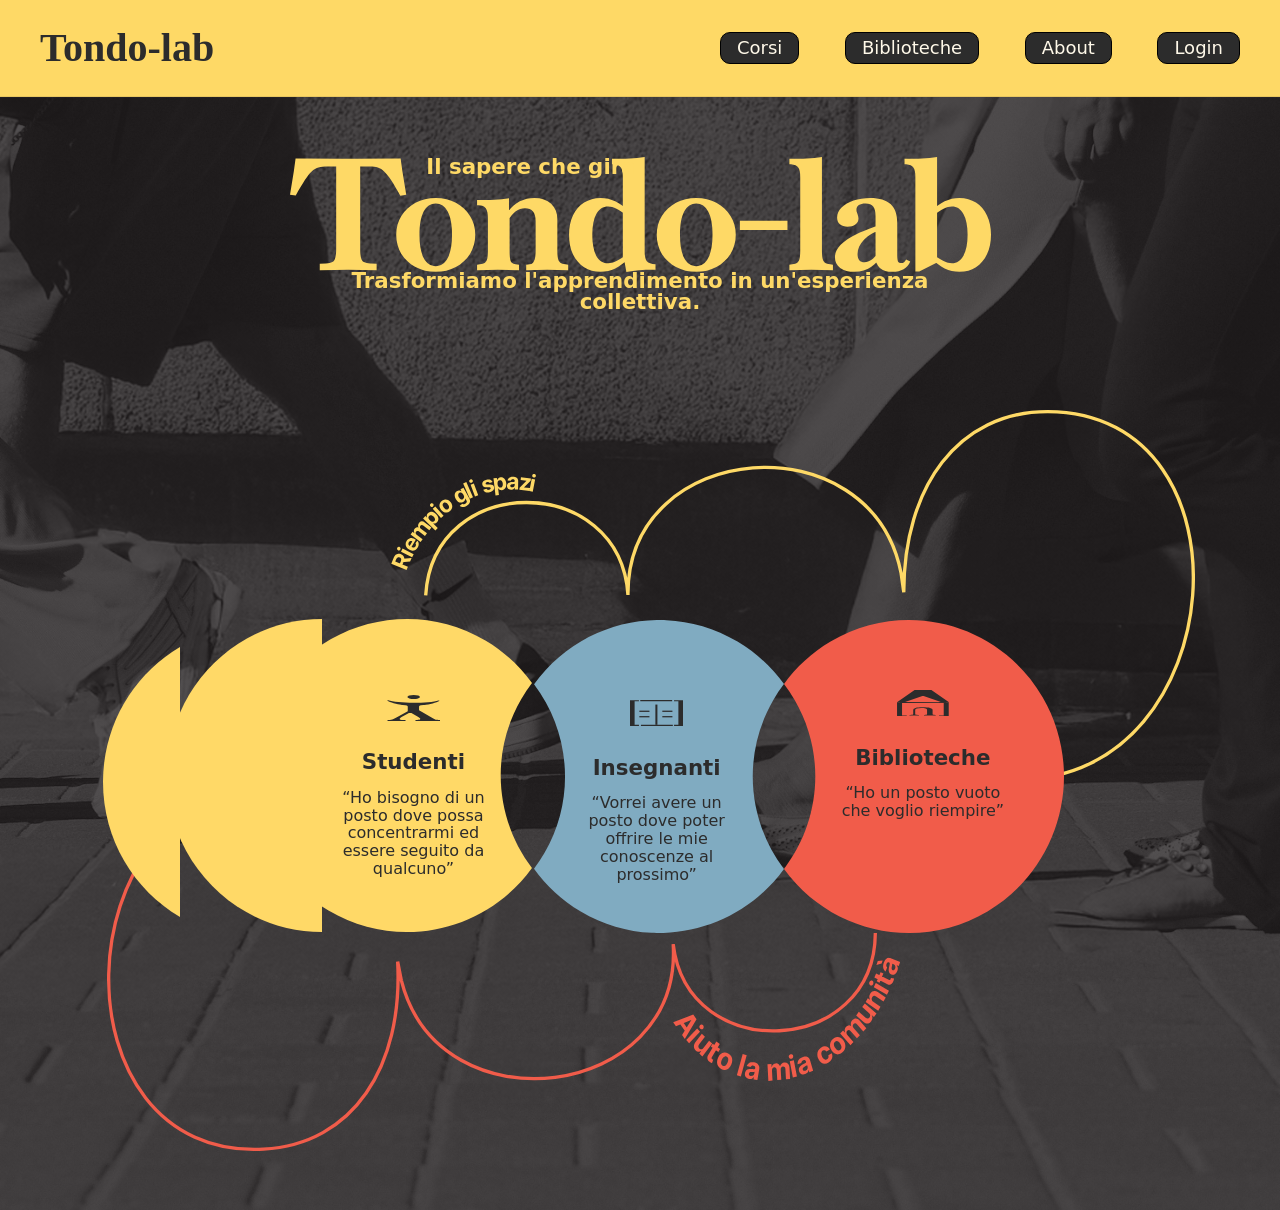
==== index.html @ af76806d "feat: build home hero" ====
<!doctype html>
<html lang="it">
  <head>
    <meta charset="utf-8">
    <meta name="viewport" content="width=device-width, initial-scale=1">
    <title>Tondo-lab | Il sapere che gira</title>
    <meta
      name="description"
      content="Tondo-lab trasforma le biblioteche in un campus diffuso dove imparare, insegnare e attivare nuovi spazi di conoscenza."
    >
    <link rel="stylesheet" href="css/styles.css">
    <script src="js/main.js" defer></script>
  </head>
  <body class="theme-home">
    <a class="skip-link" href="#contenuto">Salta al contenuto</a>

    <header class="site-header" data-site-header>
      <div class="site-header__inner">
        <a class="site-brand" href="index.html" aria-label="Tondo-lab Home">Tondo-lab</a>

        <button
          class="nav-toggle"
          type="button"
          aria-expanded="false"
          aria-controls="site-nav"
          data-nav-toggle
        >
          <span class="sr-only">Apri menu</span>
          <span class="nav-toggle__line"></span>
          <span class="nav-toggle__line"></span>
        </button>

        <nav class="site-nav" id="site-nav" aria-label="Navigazione principale" data-site-nav>
          <a class="nav-pill" href="corsi.html">Corsi</a>
          <a class="nav-pill" href="biblioteche.html">Biblioteche</a>
          <a class="nav-pill" href="about.html">About</a>
          <button class="nav-pill nav-pill--button" type="button" data-prototype-login>Login</button>
        </nav>
      </div>
    </header>

    <main id="contenuto">
      <section class="home-hero" aria-labelledby="home-title">
        <h1 class="sr-only" id="home-title">Tondo-lab, il sapere che gira</h1>

        <div class="home-hero__scene" aria-hidden="true">
          <img class="home-hero__asset home-hero__wordmark" src="assets/logo-tondo-lab-hero.svg" alt="">
          <p class="home-hero__payoff">Il sapere che gira</p>
          <p class="home-hero__claim">Trasformiamo l'apprendimento in un'esperienza collettiva.</p>

          <img class="home-hero__asset home-hero__yellow-path" src="assets/home-hero-yellow-path.svg" alt="">
          <img class="home-hero__asset home-hero__red-path" src="assets/home-hero-red-path.svg" alt="">
          <img
            class="home-hero__asset home-hero__red-connector"
            src="assets/home-hero-red-connector-small.svg"
            alt=""
          >

          <img class="home-hero__asset home-hero__student-shape" src="assets/home-hero-shape-student.svg" alt="">
          <img class="home-hero__asset home-hero__student-piece" src="assets/home-hero-shape-student-piece.svg" alt="">
          <img class="home-hero__asset home-hero__student-arrow" src="assets/home-hero-shape-student-arrow.svg" alt="">
          <img class="home-hero__asset home-hero__teacher-shape" src="assets/home-hero-shape-teacher.svg" alt="">
          <img class="home-hero__asset home-hero__library-shape" src="assets/home-hero-shape-library.svg" alt="">

          <article class="hero-actor hero-actor--students">
            <img class="hero-actor__icon" src="assets/home-hero-icon-student.svg" alt="">
            <h2>Studenti</h2>
            <p>“Ho bisogno di un posto dove possa concentrarmi ed essere seguito da qualcuno”</p>
          </article>

          <article class="hero-actor hero-actor--teachers">
            <img class="hero-actor__icon" src="assets/home-hero-icon-teacher.svg" alt="">
            <h2>Insegnanti</h2>
            <p>“Vorrei avere un posto dove poter offrire le mie conoscenze al prossimo”</p>
          </article>

          <article class="hero-actor hero-actor--libraries">
            <img class="hero-actor__icon" src="assets/home-hero-icon-library.svg" alt="">
            <h2>Biblioteche</h2>
            <p>“Ho un posto vuoto che voglio riempire”</p>
          </article>
        </div>

        <div class="home-hero__mobile">
          <img class="home-hero__mobile-wordmark" src="assets/logo-tondo-lab-hero.svg" alt="Tondo-lab">
          <p class="home-hero__mobile-payoff">Il sapere che gira</p>
          <p class="home-hero__mobile-title">Biblioteche come campus diffuso</p>
          <p class="home-hero__mobile-claim">
            Tondo-lab mette in circolo studenti, insegnanti e biblioteche attraverso corsi brevi,
            pratici e ospitati in spazi di fiducia.
          </p>

          <div class="mobile-actor-grid" aria-label="Attori del servizio">
            <article class="mobile-actor mobile-actor--students">
              <img src="assets/home-hero-icon-student.svg" alt="">
              <h2>Studenti</h2>
              <p>Imparano in presenza, con tempi brevi e un risultato concreto.</p>
            </article>
            <article class="mobile-actor mobile-actor--teachers">
              <img src="assets/home-hero-icon-teacher.svg" alt="">
              <h2>Insegnanti</h2>
              <p>Condividono competenze utili dentro una rete verificata.</p>
            </article>
            <article class="mobile-actor mobile-actor--libraries">
              <img src="assets/home-hero-icon-library.svg" alt="">
              <h2>Biblioteche</h2>
              <p>Attivano spazi e diventano luoghi vivi di conoscenza circolare.</p>
            </article>
          </div>
        </div>
      </section>
    </main>
  </body>
</html>
---- css/styles.css ----
@layer reset, tokens, base, layout, components, interactions, pages, utilities, responsive;

@layer reset {
  *,
  *::before,
  *::after {
    box-sizing: border-box;
  }

  html {
    scroll-behavior: smooth;
  }

  body,
  h1,
  h2,
  h3,
  p,
  figure {
    margin: 0;
  }

  img {
    display: block;
    max-width: 100%;
  }

  button,
  input,
  textarea,
  select {
    font: inherit;
  }
}

@layer tokens {
  :root {
    --color-yellow: #fed966;
    --color-yellow-soft: #fff9e9;
    --color-blue: #81abc3;
    --color-red: #f15c4a;
    --color-ink: #2c2c2c;
    --color-page: #f7f8fa;
    --color-focus: #0a66c2;

    --font-display: "Baskervville", "Baskerville", "Georgia", serif;
    --font-body: "Outfit", "Avenir Next", "Inter", system-ui, sans-serif;

    --header-height: 120px;
    --layout-max: 1760px;
    --radius-pill: 10px;
    --shadow-menu: 0 18px 50px rgb(44 44 44 / 18%);
    --z-header: 20;
  }
}

@layer base {
  body {
    min-width: 320px;
    overflow-x: hidden;
    background: var(--color-page);
    color: var(--color-ink);
    font-family: var(--font-body);
    line-height: 1.2;
    text-rendering: optimizeLegibility;
  }

  a {
    color: inherit;
    text-decoration: none;
  }

  button {
    color: inherit;
  }

  :focus-visible {
    outline: 3px solid var(--color-focus);
    outline-offset: 4px;
  }
}

@layer components {
  .skip-link {
    position: fixed;
    top: 16px;
    left: 16px;
    z-index: calc(var(--z-header) + 2);
    transform: translateY(-160%);
    border: 1px solid var(--color-ink);
    border-radius: var(--radius-pill);
    background: var(--color-yellow-soft);
    padding: 10px 14px;
    color: var(--color-ink);
    font-weight: 600;
  }

  .skip-link:focus {
    transform: translateY(0);
  }

  .site-header {
    position: relative;
    z-index: var(--z-header);
    min-height: var(--header-height);
    border-bottom: 1px solid rgb(44 44 44 / 10%);
    background: var(--color-yellow);
  }

  .site-header__inner {
    display: flex;
    align-items: center;
    justify-content: space-between;
    width: min(100% - 162px, var(--layout-max));
    min-height: var(--header-height);
    margin-inline: auto;
  }

  .site-brand {
    font-family: var(--font-display);
    font-size: 48px;
    font-weight: 700;
    line-height: 1;
    white-space: nowrap;
  }

  .site-nav {
    display: flex;
    align-items: center;
    justify-content: space-between;
    width: min(573px, 42vw);
    gap: 20px;
  }

  .nav-pill {
    display: inline-flex;
    min-height: 32px;
    align-items: center;
    justify-content: center;
    border: 1px solid #000;
    border-radius: var(--radius-pill);
    background: var(--color-ink);
    padding: 5px 20px;
    color: var(--color-yellow-soft);
    font-size: 18px;
    line-height: 1;
    transition:
      transform 180ms ease,
      background-color 180ms ease,
      color 180ms ease;
  }

  .nav-pill:hover {
    transform: translateY(-1px);
    background: #111;
  }

  .nav-pill--button {
    cursor: pointer;
  }

  .nav-toggle {
    display: none;
  }
}

@layer pages {
  .home-hero {
    position: relative;
    min-height: clamp(890px, 86.98vw, 1670px);
    overflow: hidden;
    background:
      linear-gradient(rgb(35 31 32 / 76%), rgb(35 31 32 / 76%)),
      url("../assets/home-hero-background.png") center / cover;
  }

  .home-hero__scene {
    position: absolute;
    inset: 0;
    left: 50%;
    width: min(100vw, 1920px);
    height: 100%;
    transform: translateX(-50%);
  }

  .home-hero__asset {
    position: absolute;
    pointer-events: none;
    user-select: none;
  }

  .home-hero__wordmark {
    top: 5.37%;
    left: 22.64%;
    width: 54.8%;
    height: 10.33%;
  }

  .home-hero__payoff,
  .home-hero__claim {
    position: absolute;
    color: var(--color-yellow);
    font-size: clamp(16px, 1.67vw, 32px);
    font-weight: 600;
    line-height: 1;
    text-align: center;
  }

  .home-hero__payoff {
    top: 5.33%;
    left: 33.3%;
    white-space: nowrap;
  }

  .home-hero__claim {
    top: 15.5%;
    left: 50%;
    width: 51.5%;
    transform: translateX(-50%);
  }

  .home-hero__yellow-path {
    top: 25.63%;
    left: 6.66%;
    width: 86.7%;
    height: 36.95%;
  }

  .home-hero__red-path {
    top: 60.29%;
    left: 8.39%;
    width: 60.1%;
    height: 34.4%;
  }

  .home-hero__red-connector {
    top: 76.2%;
    left: 52.77%;
    width: 17%;
    height: 12.36%;
    transform: rotate(7.08deg);
    transform-origin: center;
  }

  .home-hero__student-shape {
    top: 46.88%;
    left: 19.65%;
    width: 21.91%;
    height: 28.08%;
  }

  .home-hero__student-piece {
    top: 46.88%;
    left: 13.08%;
    width: 12.11%;
    height: 28.08%;
  }

  .home-hero__student-arrow {
    top: 49.44%;
    left: 8.04%;
    width: 6.03%;
    height: 24.2%;
  }

  .home-hero__teacher-shape {
    top: 47%;
    left: 41.74%;
    width: 19.51%;
    height: 28.07%;
  }

  .home-hero__library-shape {
    top: 47%;
    left: 61.24%;
    width: 21.91%;
    height: 28.07%;
  }

  .hero-actor {
    position: absolute;
    display: flex;
    flex-direction: column;
    align-items: center;
    color: var(--color-ink);
    text-align: center;
  }

  .hero-actor__icon {
    width: clamp(34px, 4.1vw, 78px);
    height: clamp(42px, 4.8vw, 92px);
    object-fit: contain;
    margin-bottom: clamp(8px, 1vw, 18px);
  }

  .hero-actor h2 {
    font-size: clamp(18px, 1.67vw, 32px);
    font-weight: 600;
    line-height: 1;
  }

  .hero-actor p {
    max-width: 12.5em;
    margin-top: clamp(12px, 1.25vw, 24px);
    font-size: clamp(15px, 1.25vw, 24px);
    line-height: 1.12;
  }

  .hero-actor--students {
    top: 52.1%;
    left: 25.5%;
    width: 13.6%;
  }

  .hero-actor--teachers {
    top: 52.6%;
    left: 45.3%;
    width: 12%;
  }

  .hero-actor--libraries {
    top: 51.7%;
    left: 65.2%;
    width: 13.8%;
  }

  .home-hero__mobile {
    display: none;
  }
}

@layer utilities {
  .sr-only {
    position: absolute;
    width: 1px;
    height: 1px;
    overflow: hidden;
    clip: rect(0, 0, 0, 0);
    white-space: nowrap;
  }
}

@layer responsive {
  @media (max-width: 1439px) {
    :root {
      --header-height: 96px;
    }

    .site-header__inner {
      width: min(100% - 80px, var(--layout-max));
    }

    .site-brand {
      font-size: 40px;
    }

    .site-nav {
      width: min(520px, 50vw);
      gap: 14px;
    }

    .nav-pill {
      padding-inline: 16px;
    }
  }

  @media (max-width: 1023px) {
    :root {
      --header-height: 84px;
    }

    .site-header__inner {
      width: min(100% - 48px, var(--layout-max));
    }

    .site-brand {
      font-size: 34px;
    }

    .site-nav {
      position: absolute;
      top: calc(100% + 10px);
      right: 24px;
      display: grid;
      width: min(320px, calc(100vw - 48px));
      gap: 10px;
      justify-items: stretch;
      border: 1px solid rgb(44 44 44 / 12%);
      border-radius: 16px;
      background: var(--color-yellow);
      padding: 16px;
      box-shadow: var(--shadow-menu);
      opacity: 0;
      pointer-events: none;
      transform: translateY(-8px);
      transition:
        opacity 180ms ease,
        transform 180ms ease;
    }

    .site-nav.is-open {
      opacity: 1;
      pointer-events: auto;
      transform: translateY(0);
    }

    .nav-pill {
      width: 100%;
      min-height: 42px;
      font-size: 18px;
    }

    .nav-toggle {
      display: inline-flex;
      width: 46px;
      height: 40px;
      flex-direction: column;
      align-items: center;
      justify-content: center;
      gap: 6px;
      border: 1px solid #000;
      border-radius: var(--radius-pill);
      background: var(--color-ink);
      color: var(--color-yellow-soft);
      cursor: pointer;
    }

    .nav-toggle__line {
      width: 22px;
      height: 2px;
      border-radius: 999px;
      background: currentColor;
      transition:
        transform 180ms ease,
        opacity 180ms ease;
    }

    .nav-toggle[aria-expanded="true"] .nav-toggle__line:first-of-type {
      transform: translateY(4px) rotate(42deg);
    }

    .nav-toggle[aria-expanded="true"] .nav-toggle__line:last-of-type {
      transform: translateY(-4px) rotate(-42deg);
    }

    .home-hero__payoff {
      top: 3.6%;
      left: 50%;
      z-index: 2;
      transform: translateX(-50%);
      font-size: 16px;
    }

    .home-hero__claim {
      z-index: 2;
      width: 70%;
      line-height: 1.1;
    }
  }

  @media (max-width: 767px) {
    :root {
      --header-height: 72px;
    }

    .site-header__inner {
      width: min(100% - 32px, var(--layout-max));
    }

    .site-brand {
      font-size: 28px;
    }

    .home-hero {
      min-height: auto;
      padding: 36px 16px 42px;
      background:
        linear-gradient(rgb(35 31 32 / 79%), rgb(35 31 32 / 79%)),
        url("../assets/home-hero-background.png") center top / cover;
    }

    .home-hero__scene {
      display: none;
    }

    .home-hero__mobile {
      display: block;
      max-width: 520px;
      margin-inline: auto;
      color: var(--color-yellow);
      text-align: center;
    }

    .home-hero__mobile-wordmark {
      width: min(100%, 430px);
      margin-inline: auto;
    }

    .home-hero__mobile-payoff {
      margin-top: 10px;
      font-size: 17px;
      font-weight: 600;
    }

    .home-hero__mobile-title {
      margin-top: 34px;
      color: var(--color-yellow-soft);
      font-family: var(--font-display);
      font-size: clamp(38px, 12vw, 58px);
      font-weight: 700;
      line-height: 0.95;
    }

    .home-hero__mobile-claim {
      margin: 18px auto 0;
      max-width: 34rem;
      color: var(--color-yellow-soft);
      font-size: 18px;
      line-height: 1.35;
    }

    .mobile-actor-grid {
      display: grid;
      gap: 14px;
      margin-top: 30px;
    }

    .mobile-actor {
      position: relative;
      display: grid;
      grid-template-columns: 72px 1fr;
      gap: 14px;
      align-items: center;
      min-height: 128px;
      border: 1px solid rgb(44 44 44 / 18%);
      border-radius: 999px;
      padding: 18px 22px 18px 18px;
      color: var(--color-ink);
      text-align: left;
    }

    .mobile-actor::after {
      content: "→";
      position: absolute;
      right: 18px;
      bottom: 12px;
      color: var(--color-red);
      font-size: 28px;
      line-height: 1;
    }

    .mobile-actor--students {
      background: var(--color-yellow);
    }

    .mobile-actor--teachers {
      background: var(--color-blue);
    }

    .mobile-actor--libraries {
      background: var(--color-red);
    }

    .mobile-actor img {
      grid-row: 1 / span 2;
      width: 58px;
      height: 68px;
      object-fit: contain;
      justify-self: center;
    }

    .mobile-actor h2 {
      grid-column: 2;
      font-size: 24px;
      font-weight: 600;
      line-height: 1;
    }

    .mobile-actor p {
      grid-column: 2;
      margin-top: 8px;
      padding-right: 16px;
      font-size: 15px;
      line-height: 1.25;
    }
  }

  @media (prefers-reduced-motion: reduce) {
    *,
    *::before,
    *::after {
      scroll-behavior: auto !important;
      transition-duration: 0.01ms !important;
      animation-duration: 0.01ms !important;
      animation-iteration-count: 1 !important;
    }
  }
}
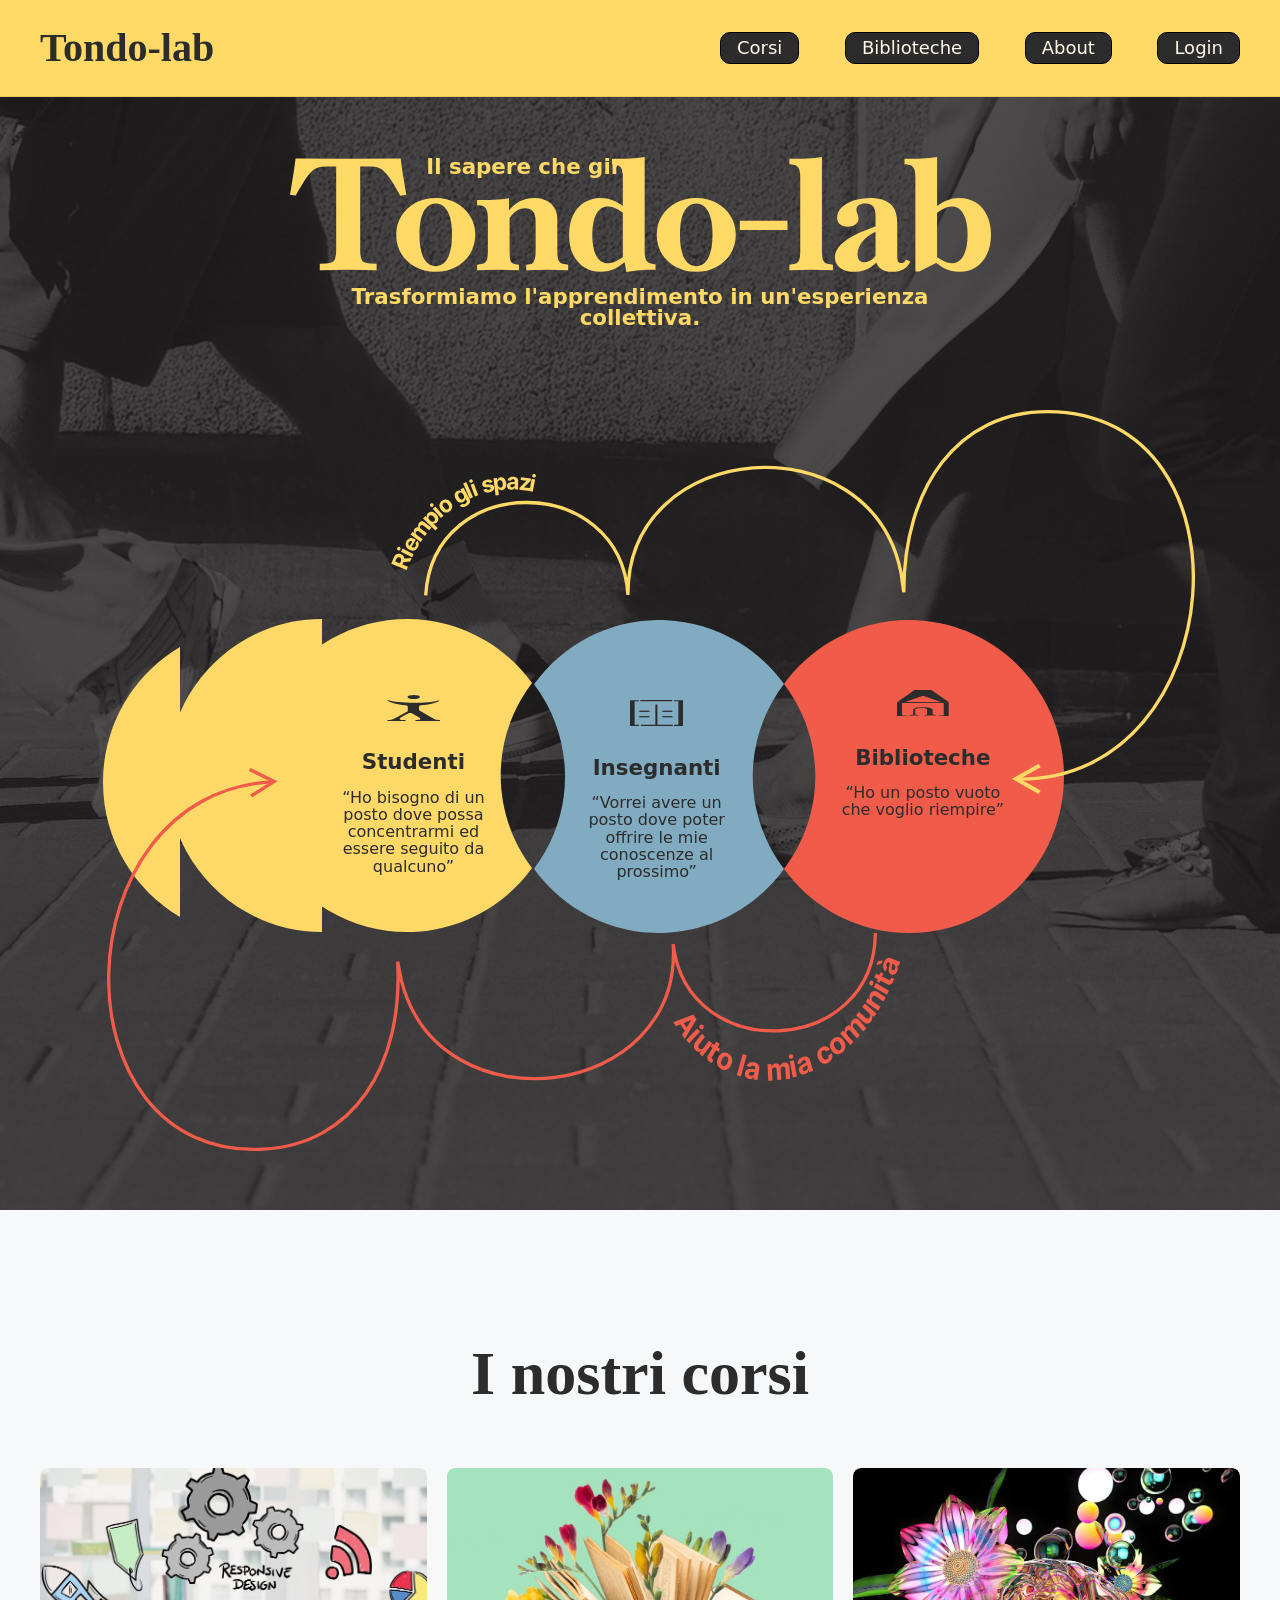
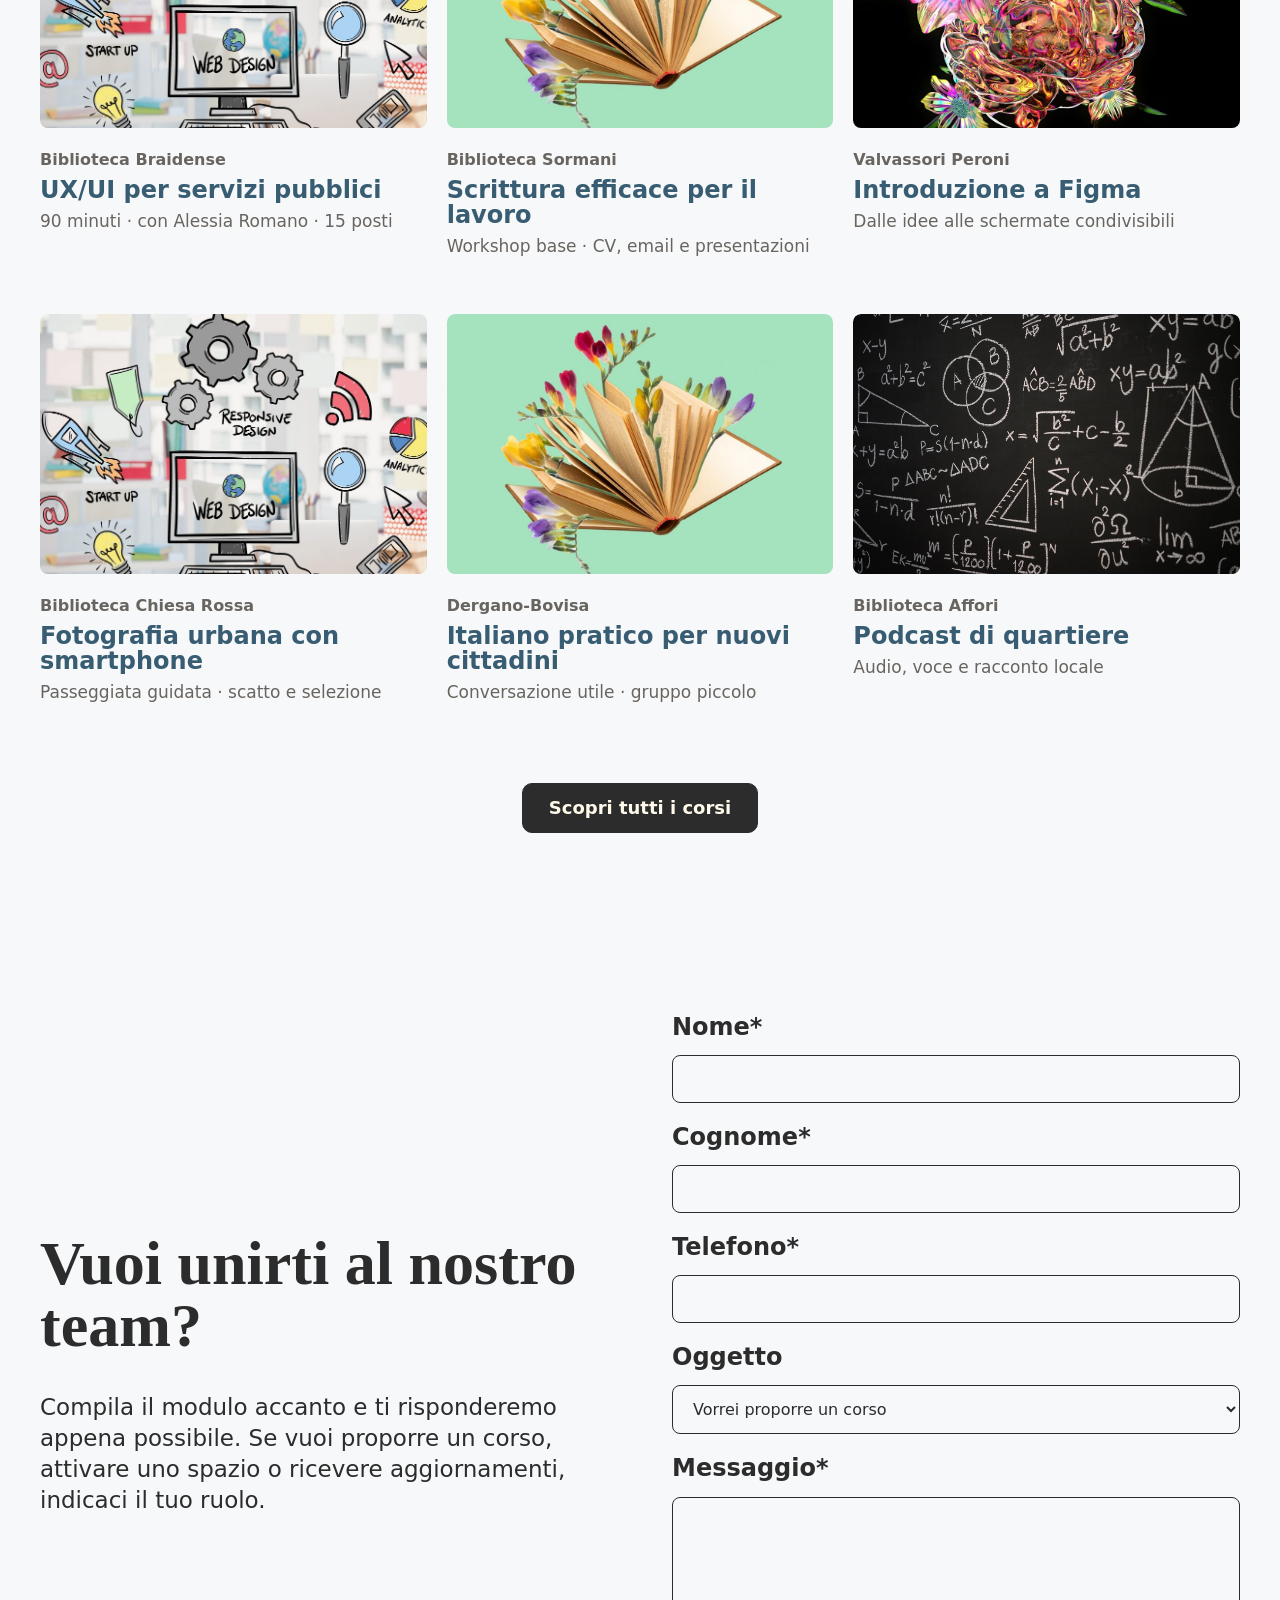
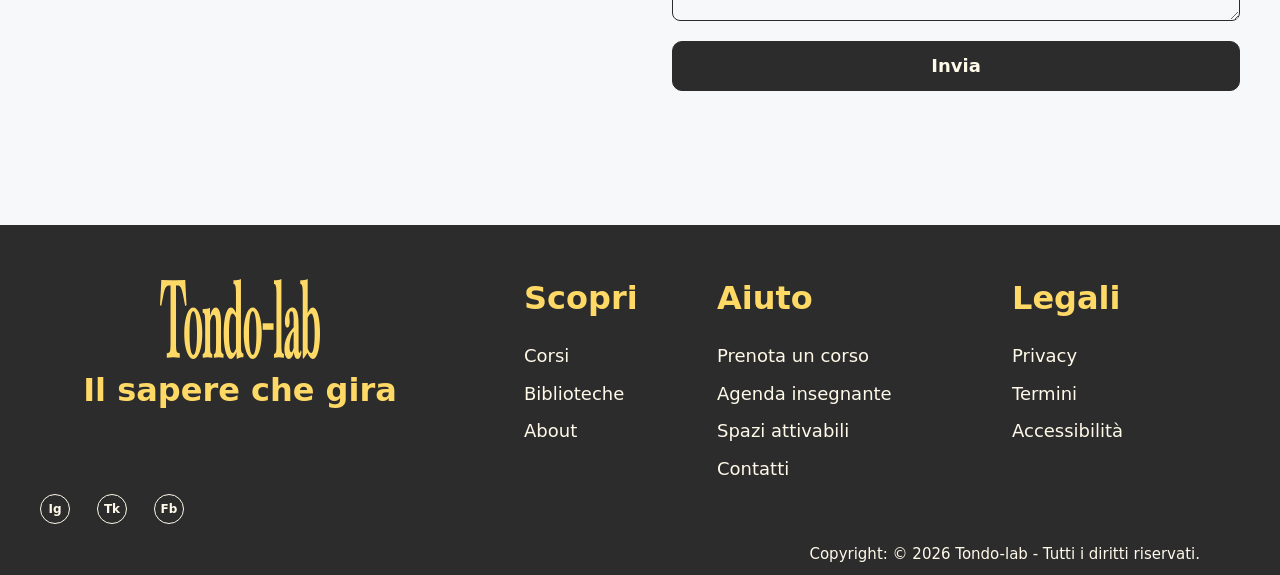
==== commit c46c5d8b: "latest changes" ====
--- a/index.html
+++ b/index.html
@@ -21,11 +21,11 @@
         <button
           class="nav-toggle"
           type="button"
+          aria-label="Apri menu"
           aria-expanded="false"
           aria-controls="site-nav"
           data-nav-toggle
         >
-          <span class="sr-only">Apri menu</span>
           <span class="nav-toggle__line"></span>
           <span class="nav-toggle__line"></span>
         </button>
@@ -34,7 +34,7 @@
           <a class="nav-pill" href="corsi.html">Corsi</a>
           <a class="nav-pill" href="biblioteche.html">Biblioteche</a>
           <a class="nav-pill" href="about.html">About</a>
-          <button class="nav-pill nav-pill--button" type="button" data-prototype-login>Login</button>
+          <a class="nav-pill nav-pill--button" href="login.html">Login</a>
         </nav>
       </div>
     </header>
@@ -109,6 +109,149 @@
           </div>
         </div>
       </section>
+
+      <section class="section home-courses" aria-labelledby="home-courses-title">
+        <div class="section__inner">
+          <div class="section-heading section-heading--center">
+            <h2 id="home-courses-title">I nostri corsi</h2>
+          </div>
+
+          <div class="card-grid card-grid--home">
+            <a class="course-card" href="corso-ux-ui.html">
+              <img class="course-card__media" src="assets/web.jpg" alt="">
+              <span class="course-card__body">
+                <span class="course-card__kicker">Biblioteca Braidense</span>
+                <span class="course-card__title">UX/UI per servizi pubblici</span>
+                <span class="course-card__meta">90 minuti · con Alessia Romano · 15 posti</span>
+              </span>
+            </a>
+
+            <a class="course-card" href="corsi.html#scrittura">
+              <img class="course-card__media" src="assets/libro.jpg" alt="">
+              <span class="course-card__body">
+                <span class="course-card__kicker">Biblioteca Sormani</span>
+                <span class="course-card__title">Scrittura efficace per il lavoro</span>
+                <span class="course-card__meta">Workshop base · CV, email e presentazioni</span>
+              </span>
+            </a>
+
+            <a class="course-card" href="corsi.html#figma">
+              <img class="course-card__media" src="assets/ai.jpg" alt="">
+              <span class="course-card__body">
+                <span class="course-card__kicker">Valvassori Peroni</span>
+                <span class="course-card__title">Introduzione a Figma</span>
+                <span class="course-card__meta">Dalle idee alle schermate condivisibili</span>
+              </span>
+            </a>
+
+            <a class="course-card" href="corsi.html#fotografia">
+              <img class="course-card__media" src="assets/web.jpg" alt="">
+              <span class="course-card__body">
+                <span class="course-card__kicker">Biblioteca Chiesa Rossa</span>
+                <span class="course-card__title">Fotografia urbana con smartphone</span>
+                <span class="course-card__meta">Passeggiata guidata · scatto e selezione</span>
+              </span>
+            </a>
+
+            <a class="course-card" href="corsi.html#italiano">
+              <img class="course-card__media" src="assets/libro.jpg" alt="">
+              <span class="course-card__body">
+                <span class="course-card__kicker">Dergano-Bovisa</span>
+                <span class="course-card__title">Italiano pratico per nuovi cittadini</span>
+                <span class="course-card__meta">Conversazione utile · gruppo piccolo</span>
+              </span>
+            </a>
+
+            <a class="course-card" href="corsi.html#podcast">
+              <img class="course-card__media" src="assets/mate.jpg" alt="">
+              <span class="course-card__body">
+                <span class="course-card__kicker">Biblioteca Affori</span>
+                <span class="course-card__title">Podcast di quartiere</span>
+                <span class="course-card__meta">Audio, voce e racconto locale</span>
+              </span>
+            </a>
+          </div>
+
+          <div class="section-action">
+            <a class="button" href="corsi.html">Scopri tutti i corsi</a>
+          </div>
+        </div>
+      </section>
+
+      <section class="section join-section" aria-labelledby="join-title">
+        <div class="section__inner join-grid">
+          <div class="join-copy">
+            <h2 id="join-title">Vuoi unirti al nostro team?</h2>
+            <p>
+              Compila il modulo accanto e ti risponderemo appena possibile. Se vuoi proporre un corso,
+              attivare uno spazio o ricevere aggiornamenti, indicaci il tuo ruolo.
+            </p>
+          </div>
+
+          <form class="contact-form" data-fake-form data-form-kind="join">
+            <div class="form-row">
+              <label for="home-name">Nome*</label>
+              <input id="home-name" name="nome" autocomplete="given-name" required>
+            </div>
+            <div class="form-row">
+              <label for="home-surname">Cognome*</label>
+              <input id="home-surname" name="cognome" autocomplete="family-name" required>
+            </div>
+            <div class="form-row">
+              <label for="home-phone">Telefono*</label>
+              <input id="home-phone" name="telefono" autocomplete="tel" required>
+            </div>
+            <div class="form-row">
+              <label for="home-interest">Oggetto</label>
+              <select id="home-interest" name="interesse">
+                <option>Vorrei proporre un corso</option>
+                <option>Vorrei attivare una biblioteca</option>
+                <option>Vorrei ricevere aggiornamenti</option>
+              </select>
+            </div>
+            <div class="form-row">
+              <label for="home-message">Messaggio*</label>
+              <textarea id="home-message" name="messaggio" rows="5" required></textarea>
+            </div>
+            <button class="button" type="submit">Invia</button>
+            <p class="form-status" aria-live="polite"></p>
+          </form>
+        </div>
+      </section>
     </main>
+
+    <footer class="site-footer">
+      <div class="site-footer__brand">
+        <img class="site-footer__logo" src="assets/logo-tondo-lab-hero.svg" alt="Tondo-lab">
+        <p>Il sapere che gira</p>
+        <div class="social-links" aria-label="Canali social">
+          <a href="about.html" aria-label="Instagram">Ig</a>
+          <a href="about.html" aria-label="TikTok">Tk</a>
+          <a href="about.html" aria-label="Facebook">Fb</a>
+        </div>
+      </div>
+      <nav class="site-footer__nav" aria-label="Navigazione footer">
+        <div>
+          <h2>Scopri</h2>
+          <a href="corsi.html">Corsi</a>
+          <a href="biblioteche.html">Biblioteche</a>
+          <a href="about.html">About</a>
+        </div>
+        <div>
+          <h2>Aiuto</h2>
+          <a href="corso-ux-ui.html">Prenota un corso</a>
+          <a href="insegnante-alessia.html">Agenda insegnante</a>
+          <a href="biblioteca-braidense.html">Spazi attivabili</a>
+          <a href="about.html#contatti">Contatti</a>
+        </div>
+        <div>
+          <h2>Legali</h2>
+          <a href="about.html">Privacy</a>
+          <a href="about.html">Termini</a>
+          <a href="about.html">Accessibilità</a>
+        </div>
+      </nav>
+      <p class="site-footer__copyright">Copyright: © 2026 Tondo-lab - Tutti i diritti riservati.</p>
+    </footer>
   </body>
 </html>
--- a/css/styles.css
+++ b/css/styles.css
@@ -8,6 +8,7 @@
   }
 
   html {
+    overflow-x: clip;
     scroll-behavior: smooth;
   }
 
@@ -23,6 +24,10 @@
   img {
     display: block;
     max-width: 100%;
+  }
+
+  [hidden] {
+    display: none !important;
   }
 
   button,
@@ -72,6 +77,10 @@
 
   button {
     color: inherit;
+  }
+
+  body.nav-open {
+    overflow: hidden;
   }
 
   :focus-visible {
@@ -167,7 +176,7 @@
 @layer pages {
   .home-hero {
     position: relative;
-    min-height: clamp(890px, 86.98vw, 1670px);
+    height: min(86.98vw, 1670px);
     overflow: hidden;
     background:
       linear-gradient(rgb(35 31 32 / 76%), rgb(35 31 32 / 76%)),
@@ -176,6 +185,7 @@
 
   .home-hero__scene {
     position: absolute;
+    isolation: isolate;
     inset: 0;
     left: 50%;
     width: min(100vw, 1920px);
@@ -216,35 +226,44 @@
     top: 15.5%;
     left: 50%;
     width: 51.5%;
+    margin-top: 1rem;
     transform: translateX(-50%);
   }
 
   .home-hero__yellow-path {
     top: 25.63%;
     left: 6.66%;
+    z-index: 5;
     width: 86.7%;
     height: 36.95%;
+    animation: heroPathReveal 1650ms 500ms cubic-bezier(.22, 1, .36, 1) both;
   }
 
   .home-hero__red-path {
     top: 60.29%;
     left: 8.39%;
+    z-index: 8;
     width: 60.1%;
     height: 34.4%;
+    animation: heroPathRevealReverse 1950ms 500ms cubic-bezier(.22, 1, .36, 1) both;
+    transform-origin: right center;
   }
 
   .home-hero__red-connector {
     top: 76.2%;
     left: 52.77%;
+    z-index: 8;
     width: 17%;
     height: 12.36%;
     transform: rotate(7.08deg);
     transform-origin: center;
+    animation: heroPathRevealReverse 1720ms 500ms cubic-bezier(.22, 1, .36, 1) both;
   }
 
   .home-hero__student-shape {
     top: 46.88%;
     left: 19.65%;
+    z-index: 2;
     width: 21.91%;
     height: 28.08%;
   }
@@ -252,6 +271,7 @@
   .home-hero__student-piece {
     top: 46.88%;
     left: 13.08%;
+    z-index: 2;
     width: 12.11%;
     height: 28.08%;
   }
@@ -259,6 +279,7 @@
   .home-hero__student-arrow {
     top: 49.44%;
     left: 8.04%;
+    z-index: 6;
     width: 6.03%;
     height: 24.2%;
   }
@@ -266,6 +287,7 @@
   .home-hero__teacher-shape {
     top: 47%;
     left: 41.74%;
+    z-index: 2;
     width: 19.51%;
     height: 28.07%;
   }
@@ -273,12 +295,14 @@
   .home-hero__library-shape {
     top: 47%;
     left: 61.24%;
+    z-index: 2;
     width: 21.91%;
     height: 28.07%;
   }
 
   .hero-actor {
     position: absolute;
+    z-index: 9;
     display: flex;
     flex-direction: column;
     align-items: center;
@@ -294,16 +318,16 @@
   }
 
   .hero-actor h2 {
-    font-size: clamp(18px, 1.67vw, 32px);
+    font-size: clamp(13px, 1.67vw, 32px);
     font-weight: 600;
     line-height: 1;
   }
 
   .hero-actor p {
-    max-width: 12.5em;
+    max-width: 14.8em;
     margin-top: clamp(12px, 1.25vw, 24px);
-    font-size: clamp(15px, 1.25vw, 24px);
-    line-height: 1.12;
+    font-size: clamp(10px, 1.25vw, 24px);
+    line-height: 1.08;
   }
 
   .hero-actor--students {
@@ -326,6 +350,42 @@
 
   .home-hero__mobile {
     display: none;
+  }
+}
+
+@layer interactions {
+  @keyframes heroPathReveal {
+    from {
+      opacity: 0;
+      clip-path: inset(0 100% 0 0);
+    }
+
+    to {
+      opacity: 1;
+      clip-path: inset(-8% -8% -8% -8%);
+    }
+  }
+
+  @keyframes heroPathRevealReverse {
+    from {
+      opacity: 0;
+      clip-path: inset(0 0 0 100%);
+    }
+
+    to {
+      opacity: 1;
+      clip-path: inset(-8% -8% -8% -8%);
+    }
+  }
+
+  @media (prefers-reduced-motion: reduce) {
+    .home-hero__yellow-path,
+    .home-hero__red-path,
+    .home-hero__red-connector {
+      animation: none;
+      opacity: 1;
+      clip-path: none;
+    }
   }
 }
 
@@ -378,54 +438,120 @@
     }
 
     .site-nav {
-      position: absolute;
-      top: calc(100% + 10px);
-      right: 24px;
+      position: fixed;
+      top: var(--header-height);
+      right: 0;
+      bottom: 0;
+      left: 0;
       display: grid;
-      width: min(320px, calc(100vw - 48px));
-      gap: 10px;
-      justify-items: stretch;
-      border: 1px solid rgb(44 44 44 / 12%);
-      border-radius: 16px;
-      background: var(--color-yellow);
-      padding: 16px;
-      box-shadow: var(--shadow-menu);
+      width: auto;
+      align-content: center;
+      justify-content: center;
+      justify-items: center;
+      gap: clamp(28px, 6vh, 58px);
+      border: 0;
+      border-radius: 0;
+      background: var(--color-ink);
+      padding: clamp(34px, 8vh, 76px) 24px 48px;
+      box-shadow: none;
       opacity: 0;
       pointer-events: none;
-      transform: translateY(-8px);
+      visibility: hidden;
+      clip-path: inset(50%);
+      transform: translateY(-18px);
       transition:
-        opacity 180ms ease,
-        transform 180ms ease;
+        opacity 220ms ease,
+        transform 220ms cubic-bezier(.22, 1, .36, 1),
+        visibility 0s 220ms,
+        clip-path 0s 220ms;
     }
 
     .site-nav.is-open {
       opacity: 1;
       pointer-events: auto;
+      visibility: visible;
+      clip-path: inset(0);
       transform: translateY(0);
+      transition:
+        opacity 220ms ease,
+        transform 220ms cubic-bezier(.22, 1, .36, 1),
+        visibility 0s 0s;
     }
 
     .nav-pill {
-      width: 100%;
-      min-height: 42px;
-      font-size: 18px;
+      width: auto;
+      min-height: 0;
+      border: 0;
+      background: transparent;
+      padding: 0;
+      color: var(--color-cream);
+      font-size: clamp(42px, 7.6vw, 72px);
+      font-weight: 700;
+      line-height: .95;
+      text-align: center;
+    }
+
+    .nav-pill:hover {
+      background: transparent;
+      color: var(--color-yellow);
+      transform: rotate(-1.4deg) scale(1.03);
+    }
+
+    .nav-pill[aria-current="page"] {
+      background: transparent;
+      color: var(--color-yellow);
+    }
+
+    .nav-pill--button {
+      min-height: 54px;
+      margin-top: clamp(6px, 2.5vh, 30px);
+      border: 0;
+      border-radius: 0;
+      background: var(--color-blue);
+      padding: 12px 30px;
+      color: var(--color-cream);
+      font-size: clamp(22px, 4vw, 34px);
+      transform: rotate(-2deg);
     }
 
     .nav-toggle {
       display: inline-flex;
+      position: relative;
       width: 46px;
       height: 40px;
-      flex-direction: column;
       align-items: center;
       justify-content: center;
-      gap: 6px;
       border: 1px solid #000;
       border-radius: var(--radius-pill);
       background: var(--color-ink);
       color: var(--color-yellow-soft);
       cursor: pointer;
+      transition:
+        width 180ms ease,
+        background-color 180ms ease,
+        color 180ms ease;
+    }
+
+    .nav-toggle::before {
+      content: "";
+      position: absolute;
+      left: 16px;
+      color: currentColor;
+      font-size: 14px;
+      font-weight: 700;
+      line-height: 1;
+      text-transform: uppercase;
+      opacity: 0;
+      transform: translateX(8px);
+      transition:
+        opacity 160ms ease,
+        transform 160ms ease;
     }
 
     .nav-toggle__line {
+      position: absolute;
+      top: 50%;
+      left: 50%;
       width: 22px;
       height: 2px;
       border-radius: 999px;
@@ -435,25 +561,44 @@
         opacity 180ms ease;
     }
 
+    .nav-toggle__line:first-of-type {
+      transform: translate(-50%, calc(-50% - 4px));
+    }
+
+    .nav-toggle__line:last-of-type {
+      transform: translate(-50%, calc(-50% + 4px));
+    }
+
     .nav-toggle[aria-expanded="true"] .nav-toggle__line:first-of-type {
-      transform: translateY(4px) rotate(42deg);
+      transform: translate(calc(-50% + 22px), -50%) rotate(45deg);
     }
 
     .nav-toggle[aria-expanded="true"] .nav-toggle__line:last-of-type {
-      transform: translateY(-4px) rotate(-42deg);
+      transform: translate(calc(-50% + 22px), -50%) rotate(-45deg);
+    }
+
+    .nav-toggle[aria-expanded="true"] {
+      width: 104px;
+      border: 0;
+      background: var(--color-red);
+      color: var(--color-cream);
+    }
+
+    .nav-toggle[aria-expanded="true"]::before {
+      content: "Menu";
+      opacity: 1;
+      transform: translateX(0);
     }
 
     .home-hero__payoff {
-      top: 3.6%;
-      left: 50%;
-      z-index: 2;
-      transform: translateX(-50%);
-      font-size: 16px;
+      top: 5.15%;
+      left: 33.7%;
+      font-size: clamp(12px, 1.67vw, 16px);
     }
 
     .home-hero__claim {
-      z-index: 2;
       width: 70%;
+      margin-top: 1rem;
       line-height: 1.1;
     }
   }
@@ -472,6 +617,7 @@
     }
 
     .home-hero {
+      height: auto;
       min-height: auto;
       padding: 36px 16px 42px;
       background:
@@ -481,6 +627,41 @@
 
     .home-hero__scene {
       display: none;
+    }
+
+    .site-nav {
+      top: var(--header-height);
+      right: 0;
+      bottom: 0;
+      left: 0;
+      width: auto;
+      grid-template-columns: 1fr;
+      gap: clamp(30px, 7vh, 56px);
+      justify-content: center;
+      border: 0;
+      border-radius: 0;
+      padding: clamp(40px, 8vh, 76px) 20px 42px;
+      box-shadow: none;
+    }
+
+    .nav-pill {
+      min-height: 0;
+      border: 0;
+      background: transparent;
+      color: var(--color-cream);
+      font-size: clamp(42px, 14vw, 64px);
+      font-weight: 700;
+    }
+
+    .nav-pill[aria-current="page"] {
+      background: transparent;
+      color: var(--color-yellow);
+    }
+
+    .nav-pill--button {
+      border: 0;
+      background: var(--color-blue);
+      color: var(--color-cream);
     }
 
     .home-hero__mobile {
@@ -540,13 +721,8 @@
     }
 
     .mobile-actor::after {
-      content: "→";
-      position: absolute;
-      right: 18px;
-      bottom: 12px;
-      color: var(--color-red);
-      font-size: 28px;
-      line-height: 1;
+      content: none;
+      display: none;
     }
 
     .mobile-actor--students {
@@ -596,3 +772,1616 @@
     }
   }
 }
+
+@layer tokens {
+  :root {
+    --color-cream: #fff9e9;
+    --color-soft-blue: #dcecf4;
+    --color-soft-red: #ffe4df;
+    --color-muted: #68645f;
+    --color-line: rgb(44 44 44 / 16%);
+    --radius-card: 8px;
+    --layout-wide: 1762px;
+    --section-pad: clamp(72px, 7vw, 140px);
+  }
+}
+
+@layer base {
+  main {
+    background: var(--color-page);
+  }
+
+  p {
+    line-height: 1.35;
+  }
+
+  strong {
+    font-weight: 700;
+  }
+
+  input,
+  textarea,
+  select {
+    width: 100%;
+    border: 1px solid var(--color-ink);
+    border-radius: var(--radius-card);
+    background: transparent;
+    padding: 13px 16px;
+    color: var(--color-ink);
+  }
+
+  textarea {
+    resize: vertical;
+  }
+}
+
+@layer layout {
+  .section,
+  .archive-section,
+  .detail-page,
+  .teacher-profile,
+  .auth-page {
+    padding-inline: 80px;
+  }
+
+  .section {
+    padding-block: var(--section-pad);
+  }
+
+  .section__inner,
+  .archive-section > .section__inner {
+    width: min(100%, var(--layout-wide));
+    margin-inline: auto;
+  }
+
+  .section-heading {
+    margin-bottom: clamp(54px, 5vw, 145px);
+  }
+
+  .section-heading--center {
+    text-align: center;
+  }
+
+  .section-heading h2,
+  .section-title,
+  .page-title,
+  .detail-header h1,
+  .teacher-hero h1,
+  .join-copy h2,
+  .auth-copy h1 {
+    font-family: var(--font-display);
+    font-weight: 700;
+    line-height: 1;
+    letter-spacing: 0;
+  }
+
+  .section-heading h2,
+  .section-title,
+  .page-title {
+    font-size: clamp(58px, 4.85vw, 93px);
+  }
+
+  .page-kicker {
+    margin-bottom: 64px;
+    color: var(--color-ink);
+    font-size: clamp(24px, 2.08vw, 40px);
+    font-weight: 600;
+    line-height: 1;
+  }
+
+  .archive-section {
+    padding-block: 100px;
+  }
+
+  .archive-grid {
+    margin-top: 68px;
+  }
+
+  .card-grid {
+    display: grid;
+    grid-template-columns: repeat(3, minmax(0, 1fr));
+    gap: 97px 20px;
+  }
+
+  .card-grid--home {
+    gap: 97px 20px;
+  }
+
+  .section-action {
+    display: flex;
+    justify-content: center;
+    margin-top: 79px;
+  }
+}
+
+@layer components {
+  .theme-courses .site-header {
+    background: var(--color-blue);
+  }
+
+  .theme-libraries .site-header {
+    background: var(--color-red);
+  }
+
+  .theme-about .site-header {
+    background: var(--color-yellow);
+  }
+
+  .nav-pill[aria-current="page"] {
+    background: var(--color-cream);
+    color: var(--color-ink);
+  }
+
+  .button {
+    display: inline-flex;
+    min-height: 50px;
+    align-items: center;
+    justify-content: center;
+    border: 1px solid var(--color-ink);
+    border-radius: var(--radius-pill);
+    background: var(--color-ink);
+    padding: 12px 26px;
+    color: var(--color-cream);
+    font-size: 18px;
+    font-weight: 600;
+    line-height: 1;
+    text-align: center;
+    cursor: pointer;
+    transition:
+      transform 180ms ease,
+      background-color 180ms ease,
+      color 180ms ease;
+  }
+
+  .button:hover {
+    transform: translateY(-1px);
+    background: #111;
+  }
+
+  .button--ghost {
+    background: transparent;
+    color: var(--color-ink);
+  }
+
+  .button--ghost:hover,
+  .button--ghost:focus-visible {
+    color: var(--color-cream);
+  }
+
+  .button--small {
+    min-height: 33px;
+    padding: 8px 18px;
+    font-size: 15px;
+  }
+
+  .button--wide {
+    width: 100%;
+  }
+
+  .course-card,
+  .library-card {
+    display: grid;
+    min-height: 430px;
+    align-content: start;
+    overflow: hidden;
+    border-radius: var(--radius-card);
+    color: var(--color-ink);
+    transition:
+      transform 180ms ease,
+      box-shadow 180ms ease;
+  }
+
+  .course-card:hover,
+  .library-card:hover,
+  .course-card:focus-visible,
+  .library-card:focus-visible {
+    transform: translateY(-4px);
+    box-shadow: 0 20px 44px rgb(44 44 44 / 14%);
+  }
+
+  .course-card__media,
+  .library-card__media {
+    display: block;
+    width: 100%;
+    height: 300px;
+    overflow: hidden;
+    border-radius: var(--radius-card);
+    object-fit: cover;
+    background: var(--color-soft-blue);
+  }
+
+  .course-card__body,
+  .library-card__body {
+    display: grid;
+    gap: 8px;
+    padding-top: 22px;
+  }
+
+  .course-card__kicker,
+  .library-card__kicker {
+    color: var(--color-muted);
+    font-size: 16px;
+    font-weight: 600;
+  }
+
+  .course-card__title,
+  .library-card__title {
+    font-size: clamp(24px, 1.55vw, 30px);
+    font-weight: 700;
+    line-height: 1.05;
+  }
+
+  .theme-courses .course-card__title,
+  .home-courses .course-card__title {
+    color: #385d72;
+  }
+
+  .library-card__title,
+  .theme-libraries .library-card__title {
+    color: #a93428;
+  }
+
+  .course-card__meta,
+  .library-card__meta {
+    color: var(--color-muted);
+    font-size: 17px;
+    line-height: 1.25;
+  }
+
+  .visual {
+    position: relative;
+    isolation: isolate;
+    background: var(--color-blue);
+  }
+
+  .visual::before,
+  .visual::after {
+    content: "";
+    position: absolute;
+    z-index: -1;
+    border-radius: 999px;
+  }
+
+  .visual::before {
+    inset: 34px auto auto 42px;
+    width: 42%;
+    aspect-ratio: 1;
+    background: var(--color-yellow);
+  }
+
+  .visual::after {
+    right: 44px;
+    bottom: 36px;
+    width: 34%;
+    aspect-ratio: 1;
+    background: var(--color-red);
+  }
+
+  .visual--ux {
+    background:
+      linear-gradient(135deg, rgb(44 44 44 / 82%), rgb(44 44 44 / 20)),
+      var(--color-blue);
+  }
+
+  .visual--writing {
+    background:
+      linear-gradient(90deg, transparent 46%, rgb(44 44 44 / 18%) 46% 48%, transparent 48%),
+      var(--color-yellow);
+  }
+
+  .visual--figma {
+    background:
+      radial-gradient(circle at 72% 34%, var(--color-red) 0 16%, transparent 17%),
+      radial-gradient(circle at 52% 62%, var(--color-yellow) 0 18%, transparent 19%),
+      var(--color-blue);
+  }
+
+  .visual--photo {
+    background:
+      linear-gradient(135deg, transparent 48%, rgb(44 44 44 / 55%) 49% 51%, transparent 52%),
+      var(--color-red);
+  }
+
+  .visual--language {
+    background:
+      repeating-linear-gradient(0deg, rgb(255 249 233 / 52%) 0 14px, transparent 14px 34px),
+      var(--color-blue);
+  }
+
+  .visual--podcast {
+    background:
+      radial-gradient(circle at 50% 50%, transparent 0 16%, var(--color-ink) 17% 20%, transparent 21%),
+      var(--color-yellow);
+  }
+
+  .visual--library-red,
+  .visual--library-yellow,
+  .visual--library-blue {
+    background:
+      linear-gradient(90deg, transparent 0 12%, rgb(44 44 44 / 18%) 12% 14%, transparent 14% 28%, rgb(44 44 44 / 18%) 28% 30%, transparent 30% 44%, rgb(44 44 44 / 18%) 44% 46%, transparent 46%),
+      var(--visual-base, var(--color-red));
+  }
+
+  .visual--library-red {
+    --visual-base: var(--color-red);
+  }
+
+  .visual--library-yellow {
+    --visual-base: var(--color-yellow);
+  }
+
+  .visual--library-blue {
+    --visual-base: var(--color-blue);
+  }
+
+  .join-section {
+    background: var(--color-page);
+  }
+
+  .join-grid {
+    display: grid;
+    grid-template-columns: minmax(0, 710px) minmax(0, 945px);
+    gap: 108px;
+    align-items: center;
+  }
+
+  .join-copy h2 {
+    font-size: clamp(58px, 4.85vw, 93px);
+  }
+
+  .join-copy p {
+    margin-top: 36px;
+    font-size: clamp(23px, 1.67vw, 32px);
+  }
+
+  .contact-form {
+    display: grid;
+    gap: 20px;
+  }
+
+  .form-row {
+    display: grid;
+    gap: 14px;
+  }
+
+  .form-row label {
+    font-size: 24px;
+    font-weight: 600;
+  }
+
+  .form-status,
+  .booking-status {
+    min-height: 1.5em;
+    color: #385d72;
+    font-weight: 700;
+  }
+
+  .site-footer {
+    position: relative;
+    display: grid;
+    grid-template-columns: 560px minmax(0, 870px);
+    gap: 182px;
+    min-height: 350px;
+    background: var(--color-ink);
+    padding: 54px 80px 24px;
+    color: var(--color-cream);
+  }
+
+  .site-footer__brand {
+    display: grid;
+    align-content: start;
+  }
+
+  .site-footer__logo {
+    width: 487px;
+    height: 80px;
+    object-fit: contain;
+  }
+
+  .site-footer__brand p {
+    margin-top: 10px;
+    color: var(--color-yellow);
+    font-size: 32px;
+    font-weight: 600;
+    text-align: center;
+    width: 487px;
+  }
+
+  .social-links {
+    display: flex;
+    gap: 27px;
+    margin-top: 82px;
+  }
+
+  .social-links a {
+    display: inline-grid;
+    width: 30px;
+    height: 30px;
+    place-items: center;
+    border: 1px solid var(--color-cream);
+    border-radius: 999px;
+    color: var(--color-cream);
+    font-size: 12px;
+    font-weight: 700;
+  }
+
+  .site-footer__nav {
+    display: grid;
+    grid-template-columns: 129px 231px 162px;
+    gap: 174px;
+  }
+
+  .site-footer__nav div {
+    display: grid;
+    align-content: start;
+    gap: 16px;
+  }
+
+  .site-footer__nav h2 {
+    margin-bottom: 12px;
+    color: var(--color-yellow);
+    font-size: 32px;
+    font-weight: 700;
+  }
+
+  .site-footer__nav a {
+    color: var(--color-cream);
+    font-size: 18px;
+    line-height: 1.2;
+  }
+
+  .site-footer__copyright {
+    position: absolute;
+    right: 80px;
+    bottom: 10px;
+    color: var(--color-cream);
+    font-size: 15px;
+  }
+}
+
+@layer pages {
+  .home-courses {
+    padding-top: 132px;
+  }
+
+  .about-hero {
+    position: relative;
+    min-height: 1499px;
+    overflow: hidden;
+    background: var(--color-ink);
+    color: var(--color-cream);
+  }
+
+  .about-hero__image {
+    position: absolute;
+    inset: 0;
+    width: 100%;
+    height: 811px;
+    object-fit: cover;
+    opacity: .72;
+  }
+
+  .about-hero__content {
+    position: relative;
+    display: grid;
+    grid-template-columns: 520px minmax(0, 733px);
+    gap: 180px;
+    width: min(100% - 160px, 1200px);
+    margin-inline: auto;
+    padding-top: 57px;
+  }
+
+  .about-orbit {
+    position: relative;
+    width: 520px;
+    height: 680px;
+    transform: translateX(clamp(-170px, calc(245px - 21vw), -18px));
+  }
+
+  .about-orbit__node {
+    position: absolute;
+    display: block;
+    z-index: 1;
+    width: 240px;
+    color: var(--color-ink);
+    font-size: 25px;
+    font-weight: 700;
+    line-height: 1;
+    text-align: center;
+    white-space: nowrap;
+    transform: translate(-50%, -50%);
+  }
+
+  .about-orbit__node--student {
+    top: 175px;
+    left: 50%;
+  }
+
+  .about-orbit__node--teacher {
+    top: 350px;
+    left: 50%;
+  }
+
+  .about-orbit__node--library {
+    top: 532px;
+    left: 50%;
+  }
+
+  .about-hero__text {
+    padding-top: 52px;
+  }
+
+  .about-hero__text h1 {
+    max-width: 700px;
+    color: var(--color-yellow);
+    font-family: var(--font-display);
+    font-size: clamp(44px, 3.4vw, 64px);
+    line-height: 1;
+  }
+
+  .about-hero__text p {
+    margin-top: 74px;
+    color: var(--color-cream);
+    font-size: clamp(20px, 1.35vw, 26px);
+  }
+
+  .proposal-strip {
+    position: relative;
+    display: grid;
+    grid-template-columns: 332px repeat(3, minmax(0, 1fr));
+    gap: 76px;
+    padding: 86px 47px 20px 76px;
+    border-top: 1px solid var(--color-cream);
+    border-bottom: 1px solid var(--color-cream);
+    margin-top: 66px;
+  }
+
+  .proposal-strip h2 {
+    color: var(--color-yellow);
+    font-family: var(--font-display);
+    font-size: 64px;
+    line-height: 1.02;
+  }
+
+  .proposal-strip p {
+    font-size: 24px;
+  }
+
+  .objective-block {
+    position: relative;
+    padding: 36px 80px 0;
+    text-align: center;
+  }
+
+  .objective-block h2 {
+    color: var(--color-yellow);
+    font-family: var(--font-display);
+    font-size: clamp(58px, 4.85vw, 93px);
+    line-height: 1;
+  }
+
+  .objective-block p {
+    max-width: 1087px;
+    margin: 28px auto 0;
+    font-size: 30px;
+  }
+
+  .team-section {
+    padding-top: 130px;
+  }
+
+  .team-grid {
+    display: grid;
+    grid-template-columns: repeat(3, minmax(0, 1fr));
+    gap: 106px 20px;
+    margin-top: 85px;
+  }
+
+  .team-card {
+    display: grid;
+    gap: 20px;
+  }
+
+  .team-card[data-href] {
+    cursor: pointer;
+    transition:
+      transform 180ms ease,
+      filter 180ms ease;
+  }
+
+  .team-card[data-href]:hover,
+  .team-card[data-href]:focus-visible {
+    transform: translateY(-4px);
+    filter: saturate(1.06);
+  }
+
+  .team-card__photo {
+    display: block;
+    width: 100%;
+    height: 340px;
+    border-radius: var(--radius-card);
+    object-fit: cover;
+    background: var(--color-soft-blue);
+  }
+
+  .team-card h3 {
+    font-size: 32px;
+    font-weight: 700;
+  }
+
+  .detail-page {
+    padding-top: 100px;
+    padding-bottom: 100px;
+  }
+
+  .detail-header {
+    width: min(100%, var(--layout-wide));
+    margin-inline: auto;
+  }
+
+  .detail-header h1 {
+    font-size: clamp(46px, 3.25vw, 62px);
+  }
+
+  .detail-header p {
+    margin-top: 8px;
+    font-size: 24px;
+  }
+
+  .auth-page {
+    min-height: calc(100vh - var(--header-height));
+    padding-block: clamp(64px, 7vw, 118px);
+  }
+
+  .auth-layout {
+    display: grid;
+    grid-template-columns: 1fr;
+    gap: clamp(36px, 5vw, 76px);
+    width: min(100%, var(--layout-wide));
+    margin-inline: auto;
+    align-items: stretch;
+  }
+
+  .auth-copy {
+    position: relative;
+    display: grid;
+    align-content: start;
+    gap: 32px;
+    min-height: clamp(420px, 32vw, 520px);
+    border-radius: var(--radius-card);
+    background:
+      radial-gradient(circle at 12% 18%, var(--color-yellow) 0 20%, transparent 21%),
+      radial-gradient(circle at 88% 76%, var(--color-red) 0 24%, transparent 25%),
+      linear-gradient(135deg, var(--color-blue), var(--color-soft-blue));
+    padding: clamp(36px, 4vw, 72px);
+    overflow: hidden;
+  }
+
+  .auth-copy::after {
+    content: "";
+    position: absolute;
+    right: -18%;
+    bottom: -28%;
+    width: 62%;
+    aspect-ratio: 1;
+    border: 6px solid var(--color-ink);
+    border-radius: 50%;
+    opacity: .16;
+  }
+
+  .auth-copy h1 {
+    position: relative;
+    max-width: 8.5em;
+    font-size: clamp(58px, 5.35vw, 104px);
+  }
+
+  .auth-copy .page-kicker {
+    margin: 0;
+  }
+
+  .auth-copy p {
+    position: relative;
+    max-width: 34rem;
+    font-size: clamp(22px, 1.55vw, 30px);
+  }
+
+  .auth-panel {
+    display: grid;
+    grid-template-columns: repeat(2, minmax(0, 1fr));
+    gap: 20px;
+    align-content: start;
+  }
+
+  .auth-form {
+    display: grid;
+    gap: 22px;
+    border: 1px solid var(--color-line);
+    border-radius: var(--radius-card);
+    background: var(--color-cream);
+    padding: clamp(24px, 2.4vw, 42px);
+  }
+
+  .auth-form--register {
+    background: var(--color-soft-blue);
+  }
+
+  .auth-form h2 {
+    padding-bottom: 10px;
+    font-size: clamp(30px, 2.4vw, 44px);
+    line-height: 1;
+  }
+
+  .auth-form p {
+    color: var(--color-muted);
+    font-size: 18px;
+  }
+
+  .auth-form .form-row {
+    gap: 8px;
+  }
+
+  .auth-form .button {
+    width: 100%;
+  }
+
+  .detail-hero-image {
+    width: min(100%, var(--layout-wide));
+    height: 608px;
+    margin: 75px auto 0;
+    border-radius: var(--radius-card);
+    object-fit: cover;
+  }
+
+  .detail-grid {
+    display: grid;
+    grid-template-columns: minmax(0, 1018px) minmax(320px, 572px);
+    gap: 169px;
+    width: min(100%, var(--layout-wide));
+    margin: 130px auto 0;
+    align-items: start;
+  }
+
+  .detail-main {
+    display: grid;
+    gap: 46px;
+  }
+
+  .rich-list {
+    display: grid;
+    gap: 18px;
+  }
+
+  .detail-main section,
+  .detail-side section {
+    display: grid;
+    gap: 20px;
+  }
+
+  .detail-main h2,
+  .detail-side h2,
+  .teacher-content h2,
+  .faq-section h2 {
+    font-size: 32px;
+    font-weight: 700;
+    line-height: 1.25;
+  }
+
+  .detail-main p,
+  .detail-side p,
+  .rich-list p,
+  .teacher-content p {
+    font-size: 24px;
+  }
+
+  .detail-side {
+    display: grid;
+    gap: 34px;
+  }
+
+  .fact-list {
+    display: grid;
+    gap: 25px;
+    margin: 0;
+    font-size: 24px;
+  }
+
+  .fact-list div {
+    display: flex;
+    justify-content: space-between;
+    gap: 24px;
+    border-bottom: 1px solid var(--color-line);
+    padding-bottom: 18px;
+  }
+
+  .fact-list dt {
+    font-weight: 700;
+  }
+
+  .fact-list dd {
+    margin: 0;
+    text-align: right;
+  }
+
+  .teacher-inline {
+    display: grid;
+    grid-template-columns: clamp(190px, 18vw, 260px) minmax(0, 668px);
+    gap: clamp(24px, 3vw, 40px);
+    align-items: start;
+    margin-top: 0;
+  }
+
+  .teacher-inline img {
+    width: 100%;
+    height: clamp(190px, 18vw, 260px);
+    border-radius: var(--radius-card);
+    object-fit: cover;
+  }
+
+  .inline-actions {
+    display: flex;
+    flex-wrap: wrap;
+    gap: 20px;
+    margin-top: 18px;
+  }
+
+  .tag-list {
+    display: flex;
+    flex-wrap: wrap;
+    gap: 30px 64px;
+  }
+
+  .tag-list span {
+    border-radius: var(--radius-pill);
+    background: var(--color-cream);
+    padding: 7px 14px;
+    font-size: 22px;
+    font-weight: 600;
+  }
+
+  .tag-list--compact {
+    gap: 10px;
+    margin-top: 20px;
+  }
+
+  .tag-list--compact span {
+    background: var(--color-soft-blue);
+    font-size: 16px;
+  }
+
+  .detail-side--map > img {
+    width: 100%;
+    border-radius: var(--radius-card);
+  }
+
+  .detail-side--map section {
+    gap: 34px;
+  }
+
+  .teacher-profile {
+    padding-top: 100px;
+    padding-bottom: 100px;
+  }
+
+  .teacher-hero {
+    display: grid;
+    grid-template-columns: 420px minmax(0, 900px);
+    gap: 72px;
+    width: min(100%, var(--layout-wide));
+    margin-inline: auto;
+    align-items: center;
+  }
+
+  .teacher-hero__visual {
+    display: grid;
+    gap: 20px;
+    align-content: start;
+    justify-items: stretch;
+  }
+
+  .teacher-hero__media {
+    overflow: hidden;
+    border-radius: var(--radius-card);
+  }
+
+  .teacher-hero__media img {
+    display: block;
+    width: 100%;
+    height: clamp(360px, 42vw, 520px);
+    max-height: none;
+    object-fit: cover;
+    object-position: center;
+  }
+
+  .teacher-hero__visual .page-kicker {
+    margin: 0;
+    color: var(--color-ink);
+    font-size: clamp(22px, 1.85vw, 34px);
+    font-weight: 700;
+    text-align: center;
+  }
+
+  .teacher-hero h1 {
+    font-size: clamp(64px, 5vw, 96px);
+  }
+
+  .teacher-hero p:not(.page-kicker) {
+    max-width: 850px;
+    margin-top: 24px;
+    font-size: 28px;
+  }
+
+  .teacher-content {
+    display: grid;
+    grid-template-columns: minmax(0, 1fr) 430px;
+    gap: 54px;
+    width: min(100%, var(--layout-wide));
+    margin: 110px auto 0;
+    align-items: start;
+  }
+
+  .section-lead {
+    margin-top: 12px;
+    color: var(--color-muted);
+  }
+
+  .calendar {
+    display: grid;
+    grid-template-columns: repeat(3, minmax(0, 1fr));
+    gap: 18px;
+    margin-top: 34px;
+  }
+
+  .calendar-slot {
+    display: grid;
+    min-width: 0;
+    min-height: 170px;
+    gap: 12px;
+    border: 1px solid var(--color-ink);
+    border-radius: var(--radius-card);
+    background: var(--color-cream);
+    padding: 22px;
+    color: var(--color-ink);
+    text-align: left;
+    cursor: pointer;
+    transition:
+      transform 220ms cubic-bezier(.22, 1, .36, 1),
+      background-color 180ms ease,
+      border-color 180ms ease,
+      box-shadow 220ms ease,
+      filter 180ms ease;
+    will-change: transform;
+  }
+
+  .calendar-slot:not(:disabled):hover,
+  .calendar-slot:not(:disabled):focus-visible {
+    transform: translateY(-5px) rotate(-.45deg);
+    border-color: var(--color-ink);
+    box-shadow: 0 18px 36px rgb(44 44 44 / 14%);
+    filter: saturate(1.06);
+  }
+
+  .calendar-slot span {
+    color: #385d72;
+    font-size: 22px;
+    font-weight: 700;
+  }
+
+  .calendar-slot strong {
+    font-size: 23px;
+    line-height: 1.1;
+    overflow-wrap: break-word;
+  }
+
+  .calendar-slot small {
+    color: var(--color-muted);
+    font-size: 16px;
+  }
+
+  .calendar-slot.is-selected {
+    background: var(--color-blue);
+  }
+
+  .calendar-slot--low {
+    background: var(--color-yellow);
+  }
+
+  .calendar-slot--full {
+    cursor: not-allowed;
+    opacity: .52;
+  }
+
+  .slot-panel {
+    display: grid;
+    gap: 18px;
+    border-radius: var(--radius-card);
+    background: var(--color-cream);
+    padding: 28px;
+  }
+
+  .slot-panel .page-kicker {
+    margin: 0;
+    font-size: 18px;
+  }
+
+  .faq-section {
+    width: min(100%, var(--layout-wide));
+    margin: 95px auto 0;
+  }
+
+  .faq-list {
+    display: grid;
+    gap: 16px;
+    margin-top: 26px;
+  }
+
+  .faq-item {
+    border: 1px solid var(--color-line);
+    border-radius: var(--radius-card);
+    background: var(--color-cream);
+  }
+
+  .faq-item button {
+    width: 100%;
+    border: 0;
+    background: transparent;
+    padding: 22px 24px;
+    color: var(--color-ink);
+    font-size: 22px;
+    font-weight: 700;
+    text-align: left;
+    cursor: pointer;
+  }
+
+  .faq-panel {
+    display: grid;
+    grid-template-rows: 0fr;
+    transition: grid-template-rows 180ms ease;
+  }
+
+  .faq-panel > p {
+    overflow: hidden;
+    padding: 0 24px;
+    font-size: 20px;
+  }
+
+  .faq-item.is-open .faq-panel {
+    grid-template-rows: 1fr;
+  }
+
+  .faq-item.is-open .faq-panel > p {
+    padding-bottom: 22px;
+  }
+}
+
+@layer responsive {
+  @media (max-width: 1439px) {
+    .section,
+    .archive-section,
+    .detail-page,
+    .teacher-profile,
+    .auth-page {
+      padding-inline: 40px;
+    }
+
+    .card-grid {
+      gap: 56px 20px;
+    }
+
+    .course-card,
+    .library-card {
+      min-height: 390px;
+    }
+
+    .course-card__media,
+    .library-card__media {
+      height: 260px;
+    }
+
+    .join-grid,
+    .detail-grid {
+      gap: 64px;
+    }
+
+    .auth-layout {
+      gap: 48px;
+    }
+
+    .site-footer {
+      grid-template-columns: 420px minmax(0, 1fr);
+      gap: 64px;
+      padding-inline: 40px;
+    }
+
+    .site-footer__logo,
+    .site-footer__brand p {
+      width: 400px;
+    }
+
+    .site-footer__nav {
+      gap: 64px;
+    }
+  }
+
+  @media (max-width: 1199px) {
+    .detail-grid {
+      grid-template-columns: minmax(0, 1fr) minmax(280px, 320px);
+      gap: 40px;
+    }
+
+    .auth-layout {
+      grid-template-columns: 1fr;
+    }
+
+    .auth-copy {
+      min-height: 420px;
+    }
+
+    .detail-main {
+      gap: 74px;
+    }
+
+    .detail-main section,
+    .detail-side section {
+      gap: 30px;
+    }
+
+    .calendar {
+      grid-template-columns: repeat(2, minmax(0, 1fr));
+    }
+
+    .site-footer__nav {
+      grid-template-columns: repeat(3, minmax(0, 1fr));
+      gap: 32px;
+    }
+  }
+
+  @media (min-width: 1024px) and (max-width: 1297px) {
+    .about-hero__image {
+      object-position: left top;
+    }
+
+    .about-hero__content {
+      grid-template-columns: 520px minmax(0, 1fr);
+      gap: clamp(48px, 6vw, 90px);
+      width: min(100% - 80px, 1200px);
+    }
+
+    .about-orbit__node--library {
+      top: 522px;
+    }
+  }
+
+  @media (max-width: 1023px) {
+    .about-hero__image {
+      opacity: .7;
+    }
+
+    .theme-courses .site-nav {
+      background: var(--color-blue);
+    }
+
+    .theme-libraries .site-nav {
+      background: var(--color-red);
+    }
+
+    body.nav-open .site-nav {
+      background: var(--color-ink);
+    }
+
+    .card-grid {
+      grid-template-columns: repeat(2, minmax(0, 1fr));
+    }
+
+    .join-grid,
+    .detail-grid,
+    .teacher-content,
+    .teacher-hero,
+    .about-hero__content {
+      grid-template-columns: 1fr;
+    }
+
+    .about-hero {
+      min-height: auto;
+      padding-bottom: 64px;
+    }
+
+    .about-hero__content {
+      width: min(100% - 80px, 760px);
+      gap: 34px;
+    }
+
+    .about-orbit {
+      grid-template-columns: repeat(3, 1fr);
+      gap: 10px;
+      display: grid;
+      width: auto;
+      height: auto;
+      transform: none;
+    }
+
+    .about-orbit__node {
+      position: static;
+      width: 100%;
+      min-height: 150px;
+      border-radius: var(--radius-card);
+      display: grid;
+      place-items: center;
+      transform: none;
+    }
+
+    .about-orbit__node--student {
+      background: var(--color-yellow);
+    }
+
+    .about-orbit__node--teacher {
+      background: var(--color-blue);
+    }
+
+    .about-orbit__node--library {
+      background: var(--color-red);
+    }
+
+    .proposal-strip {
+      grid-template-columns: 1fr;
+      gap: 24px;
+      padding-inline: 40px;
+    }
+
+    .team-grid {
+      grid-template-columns: repeat(2, minmax(0, 1fr));
+    }
+
+    .detail-hero-image {
+      height: 430px;
+    }
+
+    .detail-grid {
+      margin-top: 70px;
+    }
+
+    .detail-main {
+      gap: 82px;
+    }
+
+    .detail-side {
+      max-width: none;
+    }
+
+    .detail-side--map > img {
+      width: min(92%, 800px);
+      margin-inline: auto;
+    }
+
+    .detail-side--map section {
+      gap: 42px;
+    }
+
+    .teacher-hero__media img {
+      width: 100%;
+    }
+
+    .calendar {
+      grid-template-columns: repeat(2, minmax(0, 1fr));
+    }
+
+    .nav-pill--button:hover {
+      background: var(--color-blue);
+      color: var(--color-cream);
+    }
+
+    .site-footer {
+      grid-template-columns: 1fr;
+      min-height: auto;
+    }
+
+    .site-footer__nav {
+      grid-template-columns: repeat(3, minmax(0, 1fr));
+    }
+
+    .site-footer__copyright {
+      position: static;
+      grid-column: 1 / -1;
+      margin-top: 24px;
+    }
+  }
+
+  @media (min-width: 768px) and (max-width: 1023px) {
+    .team-grid {
+      grid-template-columns: repeat(2, minmax(0, 1fr));
+      gap: 44px 20px;
+    }
+
+    .team-card__photo {
+      height: 180px;
+    }
+
+    .team-card h3 {
+      font-size: 28px;
+    }
+  }
+
+  @media (max-width: 767px) {
+    .section,
+    .archive-section,
+    .detail-page,
+    .teacher-profile,
+    .auth-page {
+      padding-inline: 16px;
+    }
+
+    .section {
+      padding-block: 56px;
+    }
+
+    .archive-section,
+    .detail-page,
+    .teacher-profile {
+      padding-top: 54px;
+    }
+
+    .page-kicker {
+      margin-bottom: 22px;
+    }
+
+    .card-grid,
+    .team-grid,
+    .calendar,
+    .site-footer__nav {
+      grid-template-columns: 1fr;
+    }
+
+    .team-grid {
+      gap: 48px 0;
+    }
+
+    .team-card {
+      gap: 12px;
+    }
+
+    .course-card,
+    .library-card {
+      min-height: auto;
+    }
+
+    .course-card__media,
+    .library-card__media {
+      height: 220px;
+    }
+
+    .join-copy h2,
+    .section-heading h2,
+    .section-title,
+    .page-title,
+    .objective-block h2 {
+      font-size: clamp(42px, 14vw, 58px);
+    }
+
+    .join-copy p,
+    .detail-main p,
+    .detail-side p,
+    .rich-list p,
+    .teacher-content p {
+      font-size: 18px;
+    }
+
+    .join-grid {
+      gap: 34px;
+    }
+
+    .auth-page {
+      padding-block: 40px;
+    }
+
+    .auth-copy {
+      min-height: 360px;
+      padding: 28px;
+    }
+
+    .auth-panel {
+      grid-template-columns: 1fr;
+    }
+
+    .auth-form {
+      padding: 24px;
+    }
+
+    .form-row label {
+      font-size: 18px;
+    }
+
+    .site-footer {
+      gap: 34px;
+      padding: 42px 16px 28px;
+    }
+
+    .site-footer__logo,
+    .site-footer__brand p {
+      width: min(100%, 360px);
+    }
+
+    .site-footer__brand p {
+      text-align: left;
+      font-size: 24px;
+    }
+
+    .social-links {
+      margin-top: 30px;
+    }
+
+    .site-footer__nav {
+      grid-template-columns: repeat(2, minmax(0, 1fr));
+      gap: 28px 22px;
+    }
+
+    .site-footer__nav div:last-child {
+      grid-column: 1 / -1;
+    }
+
+    .site-footer__nav h2 {
+      font-size: clamp(24px, 7vw, 28px);
+    }
+
+    .site-footer__nav a {
+      font-size: clamp(15px, 4.2vw, 17px);
+    }
+
+    .about-hero__image {
+      height: 100%;
+    }
+
+    .about-hero__content {
+      width: min(100% - 32px, 520px);
+      padding-top: 42px;
+    }
+
+    .about-orbit {
+      grid-template-columns: 1fr;
+    }
+
+    .about-orbit__node {
+      min-height: 96px;
+    }
+
+    .about-hero__text {
+      padding-top: 0;
+    }
+
+    .about-hero__text p {
+      margin-top: 24px;
+      font-size: 18px;
+    }
+
+    .proposal-strip {
+      margin-top: 36px;
+      padding: 32px 16px;
+    }
+
+    .proposal-strip h2 {
+      font-size: 42px;
+    }
+
+    .proposal-strip p,
+    .objective-block p {
+      font-size: 18px;
+    }
+
+    .objective-block {
+      padding-inline: 16px;
+    }
+
+    .team-card__photo {
+      height: 240px;
+    }
+
+    .detail-header h1,
+    .teacher-hero h1 {
+      font-size: clamp(42px, 13vw, 62px);
+    }
+
+    .detail-header p {
+      font-size: 18px;
+    }
+
+    .detail-hero-image {
+      height: 260px;
+      margin-top: 36px;
+    }
+
+    .detail-grid {
+      gap: 42px;
+      margin-top: 48px;
+    }
+
+    .detail-main {
+      gap: 68px;
+    }
+
+    .detail-main section,
+    .detail-side section {
+      gap: 24px;
+    }
+
+    .fact-list {
+      font-size: 18px;
+    }
+
+    .fact-list div {
+      display: grid;
+      gap: 8px;
+    }
+
+    .fact-list dd {
+      text-align: left;
+    }
+
+    .teacher-inline {
+      grid-template-columns: clamp(116px, 32vw, 164px) minmax(0, 1fr);
+      gap: 18px;
+    }
+
+    .teacher-inline img {
+      width: 100%;
+      height: clamp(116px, 32vw, 164px);
+    }
+
+    .tag-list {
+      gap: 10px;
+    }
+
+    .tag-list span {
+      font-size: 15px;
+    }
+
+    .teacher-hero {
+      gap: 28px;
+    }
+
+    .teacher-hero__media img {
+      height: min(84vw, 430px);
+    }
+
+    .teacher-hero p:not(.page-kicker) {
+      font-size: 19px;
+    }
+
+    .teacher-content {
+      margin-top: 58px;
+    }
+
+    .calendar-slot {
+      min-height: 138px;
+    }
+
+    .faq-section {
+      margin-top: 56px;
+    }
+  }
+
+  @media (min-width: 640px) and (max-width: 767px) {
+    .team-grid {
+      grid-template-columns: repeat(2, minmax(0, 1fr));
+      gap: 44px 18px;
+    }
+
+    .team-card__photo {
+      height: 190px;
+    }
+
+    .site-footer__nav {
+      grid-template-columns: repeat(3, minmax(0, 1fr));
+      gap: 24px;
+    }
+
+    .site-footer__nav div:last-child {
+      grid-column: auto;
+    }
+
+    .site-footer__nav h2 {
+      font-size: 28px;
+    }
+
+    .site-footer__nav a {
+      font-size: 17px;
+    }
+  }
+}
